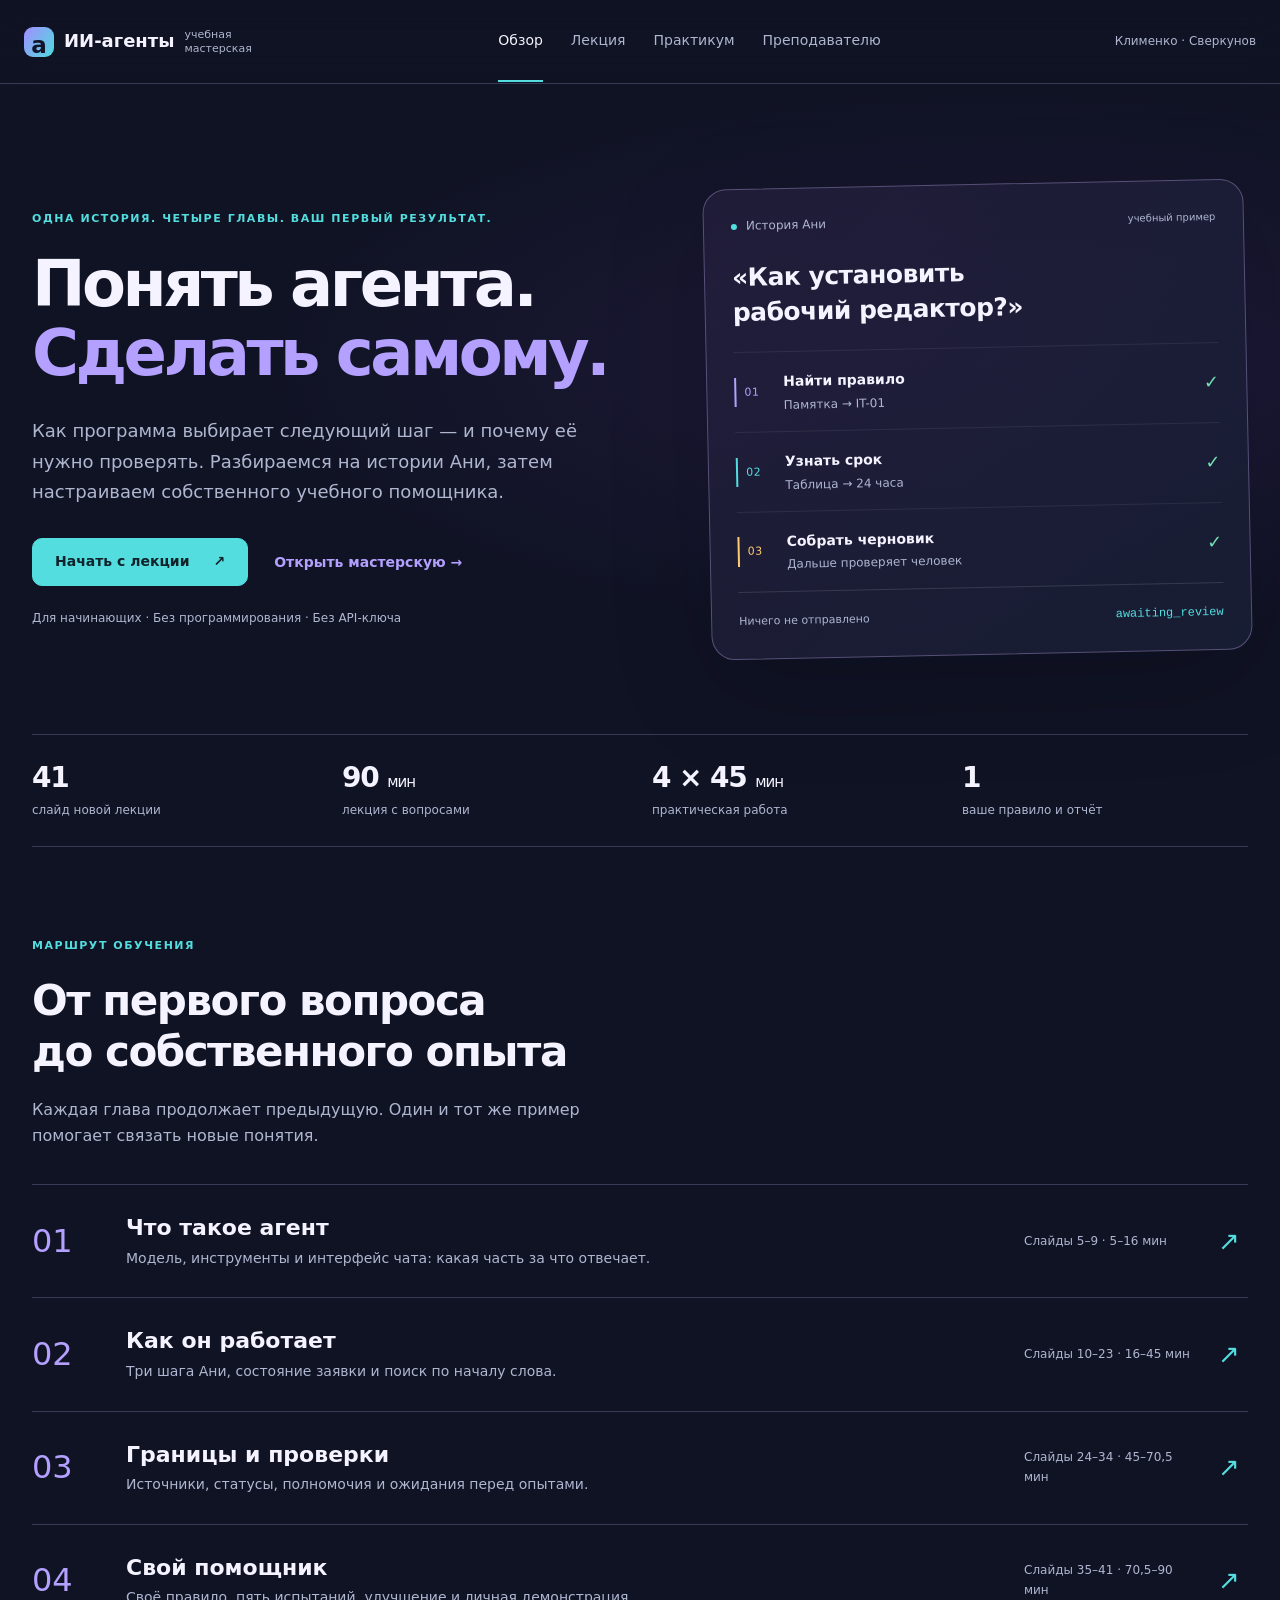
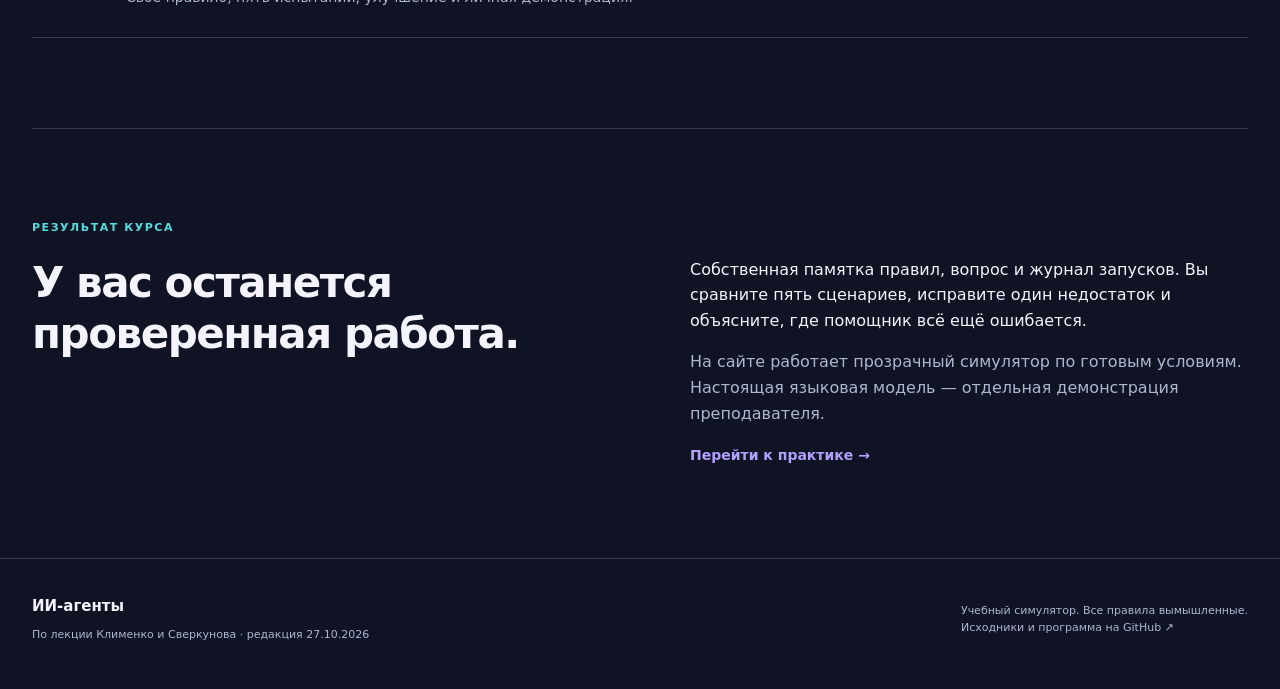
==== site/index.html @ 9f5c52e6 "Align course with new 41-slide lecture and add browser practice Rebuild the six-hour curriculum arou" ====
<!doctype html>
<html lang="ru">
<head>
  <meta charset="utf-8"><meta name="viewport" content="width=device-width,initial-scale=1">
  <meta name="theme-color" content="#101324"><meta name="description" content="Понятный курс об ИИ-агентах по лекции Клименко и Сверкунова. Четыре главы и практикум в браузере без программирования.">
  <title>ИИ-агенты — понять и сделать</title>
  <link rel="stylesheet" href="./styles.css"><script defer src="./app.js"></script>
</head>
<body>
<a class="skip" href="#main">Перейти к содержанию</a>
<header class="header"><a class="brand" href="#overview"><span class="brand-mark">а</span> ИИ-агенты<span class="brand-sub">учебная мастерская</span></a>
  <nav aria-label="Главная навигация"><a href="#overview" data-route="overview">Обзор</a><a href="#lecture" data-route="lecture">Лекция</a><a href="#practice" data-route="practice">Практикум</a><a href="#teacher" data-route="teacher">Преподавателю</a></nav>
  <span class="edition">Клименко · Сверкунов</span>
</header>
<main id="main" tabindex="-1">
<section id="overview" class="page">
  <div class="hero"><div class="hero-copy"><p class="eyebrow">Одна история. Четыре главы. Ваш первый результат.</p><h1>Понять агента.<br><span>Сделать самому.</span></h1><p class="lead">Как программа выбирает следующий шаг — и почему её нужно проверять. Разбираемся на истории Ани, затем настраиваем собственного учебного помощника.</p>
  <div class="actions"><a class="button primary" href="#lecture">Начать с лекции <span aria-hidden="true">↗</span></a><a class="text-link" href="#practice">Открыть мастерскую →</a></div><p class="hero-foot">Для начинающих · Без программирования · Без API-ключа</p></div>
  <div class="hero-scene"><div class="scene-top"><span class="live-dot"></span> История Ани <span>учебный пример</span></div><p class="scene-question">«Как установить<br>рабочий редактор?»</p><ol class="scene-path"><li><span class="small-num violet">01</span><div><strong>Найти правило</strong><small>Памятка → IT-01</small></div><span class="check">✓</span></li><li><span class="small-num cyan">02</span><div><strong>Узнать срок</strong><small>Таблица → 24 часа</small></div><span class="check">✓</span></li><li><span class="small-num amber">03</span><div><strong>Собрать черновик</strong><small>Дальше проверяет человек</small></div><span class="check">✓</span></li></ol><div class="scene-bottom"><span>Ничего не отправлено</span><code>awaiting_review</code></div></div></div>
  <div class="facts"><div><strong>41</strong><span>слайд новой лекции</span></div><div><strong>90 <small>мин</small></strong><span>лекция с вопросами</span></div><div><strong>4 × 45 <small>мин</small></strong><span>практическая работа</span></div><div><strong>1</strong><span>ваше правило и отчёт</span></div></div>
  <section class="section"><div class="section-heading"><p class="eyebrow">Маршрут обучения</p><h2>От первого вопроса<br>до собственного опыта</h2><p>Каждая глава продолжает предыдущую. Один и тот же пример помогает связать новые понятия.</p></div><div id="chapter-list" class="chapter-list"></div></section>
  <section class="outcome"><div><p class="eyebrow">Результат курса</p><h2>У вас останется<br>проверенная работа.</h2></div><div><p>Собственная памятка правил, вопрос и журнал запусков. Вы сравните пять сценариев, исправите один недостаток и объясните, где помощник всё ещё ошибается.</p><p class="muted">На сайте работает прозрачный симулятор по готовым условиям. Настоящая языковая модель — отдельная демонстрация преподавателя.</p><a class="text-link" href="#practice">Перейти к практике →</a></div></section>
</section>
<section id="lecture" class="page" hidden>
  <div class="page-title"><p class="eyebrow">Лекция · 90 учебных минут</p><h1>Четыре главы.<br><span>Одна история Ани.</span></h1><p class="lead">Читайте объяснение, пробуйте ответить своими словами, затем сверяйтесь. Исходные слайды и уточнения доступны ниже.</p></div>
  <div class="lesson-layout"><aside class="lesson-nav" id="lesson-nav" aria-label="Главы лекции"></aside><article class="lesson" id="lesson-content"></article></div>
  <section class="section demo-section"><div><p class="eyebrow">Слайды 11–22 · наблюдаем механизм</p><h2>Откройте следующий шаг</h2><p>Это последовательность правил симулятора, а не скрытые рассуждения модели. Перед нажатием назовите следующий инструмент.</p><label for="demo-case">Ситуация</label><select id="demo-case"><option value="normal">Аня устанавливает редактор</option><option value="urgent">Та же заявка, но срочная</option><option value="ambiguous">Установка и восстановление доступа</option><option value="unknown">В памятке нет правила об отпуске</option></select><div class="actions"><button class="button primary" id="demo-next">Показать первый шаг</button><button class="button secondary" id="demo-reset">Сначала</button></div></div><div class="demo-board"><p id="demo-question" class="demo-question"></p><ol id="demo-trace" class="trace-list" aria-live="polite"></ol><div id="demo-state" class="state-strip"></div></div></section>
  <section class="section source-section"><div class="section-heading"><p class="eyebrow">Исходная лекция · 41 слайд</p><h2>Слайды и пояснения</h2><p>Статические изображения показывают сразу все элементы, включая ответы. Анимации и открытие по щелчку работают в оригинальном PowerPoint.</p></div><div class="slide-controls"><button class="button secondary" id="prev-slide" aria-label="Предыдущий слайд">←</button><label for="slide-select" class="sr-only">Номер слайда</label><select id="slide-select"></select><button class="button secondary" id="next-slide" aria-label="Следующий слайд">→</button></div><img id="slide-image" class="slide-image" alt="" loading="lazy"><div id="slide-correction" class="correction" hidden></div><details class="notes"><summary>Пояснение к этому слайду</summary><div id="slide-notes"></div></details><div class="actions"><a class="button secondary" href="./assets/lecture.pptx" download>Скачать PowerPoint</a><a class="text-link" href="./assets/explanation.docx" download>Скачать конспект Word ↗</a></div></section>
</section>
<section id="practice" class="page" hidden>
  <div class="page-title"><p class="eyebrow">Мастерская · четыре блока по 45 минут</p><h1>Ваше правило.<br><span>Ваши испытания.</span></h1><p class="lead">Настройте готового помощника и проверьте его на собственных вопросах. Здесь нет нейросети: вы меняете данные симулятора.</p></div>
  <ol class="practice-route"><li><b>01</b><span>Разобрать пример</span></li><li><b>02</b><span>Создать правило</span></li><li><b>03</b><span>Испытать и улучшить</span></li><li><b>04</b><span>Объяснить и сохранить</span></li></ol>
  <p id="storage-message" class="storage-message">Работа сохраняется только в этом браузере. Для сдачи и переноса скачайте пакет JSON. Используйте вымышленные данные.</p>
  <div class="workbench"><section class="editor"><div class="panel-heading"><span class="eyebrow">01 · Своя памятка</span><button class="text-button" id="load-example">Образец TR-01</button></div><h2>Добавьте одно правило</h2><p class="muted">Номер — ссылка в ответе. Ключи — начала слов, по которым ищет программа.</p><form id="rule-form"><div class="form-pair"><div><label for="rule-title">Название</label><input id="rule-title" maxlength="160" required value="Командировка"></div><div><label for="rule-id">Номер</label><input id="rule-id" maxlength="40" pattern="[A-Z][A-Z0-9-]{1,39}" required value="TR-01"></div></div><label for="rule-keys">Ключи через запятую</label><input id="rule-keys" maxlength="900" required value="командиров"><p class="field-hint">Например: командиров найдёт «командировку», но пропустит «поездку».</p><label for="rule-text">Текст вымышленного правила</label><textarea id="rule-text" maxlength="4000" required rows="4">Для командировки укажите цель, даты поездки и согласование руководителя.</textarea><button class="button secondary" type="submit">Применить правило</button><span id="rule-saved" role="status"></span></form><details class="help"><summary>Своя попытка: «Переговорная»</summary><p>Придумайте инструкцию MEET-01, ключ и вопрос. Сначала попробуйте самостоятельно.</p><details><summary>Подсказка 1</summary><p>У слов «переговорная» и «переговорную» общее начало.</p><details><summary>Подсказка 2</summary><p>Ключ переговор. Вопрос: «Как забронировать переговорную?»</p></details></details></details><details class="help"><summary>Какие правила уже есть в памятке?</summary><div id="base-policies"></div></details></section>
  <section class="runner"><div class="panel-heading"><span class="eyebrow">02 · Ожидание перед запуском</span><code>sim / браузер</code></div><h2>Проведите опыт</h2><form id="run-form"><label for="test-type">Тип испытания</label><select id="test-type"><option value="normal">Однозначный вопрос</option><option value="paraphrase">Другая формулировка</option><option value="unknown">Чужая тема</option><option value="ambiguous">Две задачи</option><option value="limit">Лимит или сбой</option><option value="improvement">После улучшения</option><option value="regression">Повтор прежнего случая</option><option value="negative">Отрицательный пример</option><option value="transfer">Новая тема без подсказки</option></select><label for="question">Вопрос помощнику</label><textarea id="question" maxlength="4000" rows="2" required>Как оформить командировку?</textarea><div class="form-pair"><div><label for="priority">Приоритет</label><select id="priority"><option value="normal">Обычный · 24 часа</option><option value="urgent">Срочный · 4 часа</option></select></div><div><label for="step-limit">Лимит шагов</label><input id="step-limit" type="number" min="1" max="100" value="8" required></div></div><label class="check-label"><input type="checkbox" id="fail-search"> Учебный отказ сервиса поиска</label><div class="expectation"><label for="expected-status">Какой статус ожидаете?</label><select id="expected-status" required><option value="">Выберите до запуска</option><option value="awaiting_review">awaiting_review · черновик</option><option value="needs_input">needs_input · уточнение</option><option value="needs_human">needs_human · сотрудник</option><option value="step_limit">step_limit · лимит шагов</option></select><label for="expected-source">Какое правило ожидаете в черновике?</label><input id="expected-source" maxlength="40" placeholder="TR-01; пусто, если черновика не будет"><p class="field-hint">Ожидание записывается вместе с результатом. История прежних опытов сохраняется после изменения правила.</p></div><button class="button primary" type="submit">Запустить и записать <span aria-hidden="true">→</span></button></form><p id="form-error" class="error" role="alert" hidden></p></section></div>
  <section id="run-result" class="result-section" hidden aria-live="polite"><div class="result-heading"><div><p class="eyebrow">Наблюдаемый результат</p><h2 id="result-title"></h2></div><span id="expectation-result"></span></div><p id="result-text"></p><ol id="result-trace" class="trace-list"></ol><p class="muted">Ничего не отправлено. Найденное правило нужно проверить на актуальность и применимость.</p></section>
  <section class="section journal-section"><div class="journal-heading"><div><p class="eyebrow">03 · Журнал испытаний</p><h2>Ожидание и факт</h2></div><span id="coverage" class="coverage">0 из 5 типов</span></div><p>Расхождение — повод исследовать причину. Оно не исчезает из отчёта после следующего запуска.</p><div class="table-scroll"><table><caption class="sr-only">Все записанные опыты</caption><thead><tr><th>№ / тип</th><th>Вопрос</th><th>Ожидали</th><th>Получили</th><th>Сравнение</th></tr></thead><tbody id="journal-body"></tbody></table></div><p id="journal-empty" class="empty">Пока нет опытов. Начните с собственного вопроса выше.</p></section>
  <section class="section reflection"><div><p class="eyebrow">04 · Улучшение и защита</p><h2>Что изменили?<br>Что осталось проверить?</h2><p>После добавления ключа повторите новый и прежний вопросы. Затем попробуйте отрицательный пример — например, «поездка на отдых».</p><label for="reflection">Ваше объяснение</label><textarea id="reflection" maxlength="4000" rows="5" placeholder="Я добавил… Проверил заново… Ложное совпадение… Ограничение…"></textarea></div><div class="handoff"><h3>Перед сдачей</h3><ul><li>Есть своё правило и пять типов опытов.</li><li>Показаны синоним до и после правки.</li><li>Повторён прежний вопрос.</li><li>Названы два ограничения.</li><li>Новый вопрос объяснён самостоятельно.</li></ul><p class="muted">Покрытие типов — подсказка, а не автоматическая оценка понимания. Преподаватель принимает личный показ.</p><button class="button primary" id="export-work">Скачать пакет работы JSON ↗</button><div class="actions compact"><button class="text-button" id="print-report">Печатный отчёт</button><label class="text-button import-label">Восстановить пакет<input id="import-work" type="file" accept=".json,application/json"></label></div><details class="help"><summary>Отдельные файлы текущего запуска</summary><div class="actions compact"><button class="text-button" id="export-policies">policies.json</button><button class="text-button" id="export-task">task.json</button><button class="text-button" id="export-result">result.json</button></div><p>Это снимки. Изменение вопроса требует нового запуска.</p></details><p id="work-message" role="status"></p></div></section>
</section>
<section id="teacher" class="page" hidden><div class="page-title"><p class="eyebrow">Методические материалы</p><h1>Провести занятие.<br><span>Увидеть понимание.</span></h1><p class="lead">Новая лекция задаёт порядок тем. Практикум превращает их в личные действия и проверяемый результат.</p></div><div id="teacher-content"></div><section class="teacher-block"><h2>Комплект для занятия без сети</h2><p>Скачайте архив заранее и распакуйте. Откройте index.html: лекция, слайды, оригиналы материалов и практикум работают из файловой копии. Автосохранение в файловом режиме зависит от браузера; скачивайте пакет работы после каждого блока.</p><a class="button secondary" href="./assets/offline-course.zip" download>Скачать автономный комплект ZIP ↗</a></section></section>
</main><footer><div><a class="brand" href="#overview">ИИ-агенты</a><p>По лекции Клименко и Сверкунова · редакция 27.10.2026</p></div><p>Учебный симулятор. Все правила вымышленные.<br><a href="https://github.com/dKesar/AI-Agent" target="_blank" rel="noopener">Исходники и программа на GitHub ↗</a></p></footer>
<noscript><p class="error">Для интерактивной части нужен JavaScript. Программа курса доступна в <a href="https://github.com/dKesar/AI-Agent/blob/main/COURSE.md">репозитории</a>.</p></noscript>
</body></html>
---- site/styles.css ----
:root{color-scheme:dark;--bg:#101324;--panel:#181d34;--ink:#f4f3ff;--muted:#afb6d0;--line:#353b59;--purple:#b3a0ff;--cyan:#53dddf;--green:#74dfb3;--amber:#ffcb70;--red:#ffa6ac;--radius:20px;font-family:Inter,ui-sans-serif,system-ui,-apple-system,'Segoe UI',Arial,sans-serif;font-synthesis:none}
*{box-sizing:border-box}html{scroll-behavior:smooth;scroll-padding-top:90px}body{margin:0;background:var(--bg);color:var(--ink);font-size:16px;line-height:1.6}button,input,select,textarea{font:inherit}button,a,input,select,summary,textarea{touch-action:manipulation}a{color:inherit;text-decoration:none}button{cursor:pointer}button:disabled{cursor:default;opacity:.4}button:focus-visible,a:focus-visible,summary:focus-visible,input:focus-visible,textarea:focus-visible,select:focus-visible{outline:3px solid var(--cyan);outline-offset:4px}[hidden]{display:none!important}.header{height:84px;padding:0 max(24px,calc((100vw - 1296px)/2));display:flex;align-items:center;gap:32px;border-bottom:1px solid var(--line);position:sticky;top:0;z-index:10;background:#101324f2;backdrop-filter:blur(16px)}.brand{display:flex;align-items:center;gap:10px;font-weight:750;white-space:nowrap;font-size:18px}.brand-mark{width:30px;height:30px;display:grid;place-items:center;background:linear-gradient(125deg,#a38eff,#4edade);border-radius:9px;color:#111529;font-size:23px}.brand-sub{font-size:11px;font-weight:400;color:var(--muted);max-width:80px;white-space:normal;line-height:1.25}.header nav{display:flex;align-items:center;justify-content:center;gap:28px;flex:1}.header nav a{font-size:14px;color:var(--muted);padding:28px 0;border-bottom:2px solid transparent}.header nav a.active{color:var(--ink);border-color:var(--cyan)}.edition{font-size:12px;color:var(--muted);white-space:nowrap}main{max-width:1296px;margin:auto;padding:0 32px}.page{animation:appear .3s ease}.hero{display:grid;grid-template-columns:1.12fr 1fr;align-items:center;gap:70px;min-height:650px;padding:90px 0 70px;position:relative}.hero:before{content:'';position:absolute;inset:0 -32px;z-index:-1;background:radial-gradient(ellipse at 78% 43%,#7041bc25,transparent 53%)}.eyebrow{color:var(--cyan);font-size:11px;font-weight:700;text-transform:uppercase;letter-spacing:.14em;margin:0 0 22px}h1,h2,h3,p{margin-top:0}h1{font-size:clamp(42px,5vw,72px);line-height:1.08;letter-spacing:-.055em;margin-bottom:28px;font-weight:720}h1 span{color:var(--purple)}.lead{font-size:18px;line-height:1.7;color:var(--muted);max-width:640px}h2{font-size:clamp(27px,3.3vw,42px);line-height:1.2;letter-spacing:-.035em;font-weight:650;margin-bottom:20px}h3{font-size:22px;line-height:1.35;margin-bottom:14px}.actions{display:flex;align-items:center;gap:26px;flex-wrap:wrap;margin-top:30px}.button{display:inline-flex;justify-content:center;align-items:center;gap:24px;min-height:48px;padding:12px 22px;font-size:14px;font-weight:650;border-radius:10px;border:1px solid transparent;line-height:1.4}.primary{background:var(--cyan);color:#10232b;border-color:var(--cyan)}.primary:hover{background:#94eff0}.secondary{border-color:#545a7d;color:var(--ink);background:transparent}.secondary:hover{background:#ffffff0a}.text-link,.text-button{color:var(--purple);font-size:14px;font-weight:600}.text-link:hover,.text-button:hover{text-decoration:underline}.text-button{padding:0;border:0;background:transparent;line-height:1.6}.hero-foot{font-size:12px;color:var(--muted);margin-top:23px;margin-bottom:0}.hero-scene{border:1px solid #575078;border-radius:24px;padding:27px;background:linear-gradient(135deg,#272040a0,#171d33);box-shadow:0 30px 100px #03051130;transform:rotate(-1.2deg)}.scene-top{font-size:12px;display:flex;align-items:center;gap:9px;color:var(--muted)}.scene-top>span:last-child{margin-left:auto;font-size:10px}.live-dot{width:6px;height:6px;border-radius:50%;background:var(--cyan)}.scene-question{font-size:25px;line-height:1.4;font-weight:550;margin:24px 0 22px;letter-spacing:-.02em}.scene-path{list-style:none;padding:0;margin:0}.scene-path li{display:flex;gap:16px;padding:16px 0;border-top:1px solid #ffffff13;align-items:center}.small-num{font-size:11px;letter-spacing:.05em;border-left:2px solid currentColor;padding:6px 8px}.violet{color:var(--purple)}.cyan{color:var(--cyan)}.amber{color:var(--amber)}.scene-path strong{font-size:14px;font-weight:550}.scene-path small{display:block;color:var(--muted);font-size:12px;margin-top:2px}.check{margin-left:auto;color:var(--green);font-size:18px}.scene-bottom{display:flex;justify-content:space-between;align-items:center;gap:10px;padding-top:20px;border-top:1px solid #ffffff20;color:var(--muted);font-size:11px}code{font-family:ui-monospace,SFMono-Regular,Consolas,monospace;font-size:12px;color:var(--cyan);overflow-wrap:anywhere}.facts{display:grid;grid-template-columns:repeat(4,1fr);border-top:1px solid var(--line);border-bottom:1px solid var(--line);padding:26px 0;gap:24px}.facts strong{display:block;font-size:28px;font-weight:600;letter-spacing:-.04em;line-height:1.2}.facts strong small{font-size:15px;font-weight:400}.facts span{display:block;color:var(--muted);font-size:12px;margin-top:6px}.section{padding:90px 0;border-bottom:1px solid var(--line)}.section-heading{max-width:730px;margin-bottom:36px}.section-heading>p:not(.eyebrow){color:var(--muted);max-width:600px}.chapter-row{display:grid;grid-template-columns:70px 1fr 170px 30px;gap:24px;align-items:center;padding:28px 0;border-top:1px solid var(--line)}.chapter-row:last-child{border-bottom:1px solid var(--line)}.chapter-row:hover{background:#ffffff03}.chapter-number{font-size:32px;font-weight:300;color:var(--purple)}.chapter-row h3{font-size:22px;margin-bottom:4px}.chapter-row p{color:var(--muted);font-size:14px;margin:0}.chapter-time{font-size:12px;color:var(--muted)}.row-arrow{font-size:26px;color:var(--cyan)}.outcome{display:grid;grid-template-columns:1fr 1fr;gap:100px;padding:90px 0}.outcome>div:last-child{padding-top:38px}.muted{color:var(--muted)}.page-title{padding:74px 0 45px;max-width:900px}.page-title h1{font-size:clamp(40px,4.5vw,62px)}.lesson-layout{display:grid;grid-template-columns:230px 1fr;gap:65px;padding-bottom:70px;border-bottom:1px solid var(--line)}.lesson-nav{align-self:start;position:sticky;top:115px}.lesson-nav button{border:0;border-left:2px solid var(--line);background:transparent;text-align:left;color:var(--muted);padding:17px 18px;width:100%;font-size:14px}.lesson-nav button span{font-size:11px;display:block;margin-bottom:5px;color:var(--purple)}.lesson-nav button.active{border-color:var(--cyan);color:var(--ink);background:linear-gradient(90deg,#54dddf0c,transparent)}.lesson{max-width:780px}.lesson h2{font-size:34px}.lesson h3{margin-top:30px}.lesson p{color:#c7cce0;font-size:17px;line-height:1.85}.lesson .question-box{margin:30px 0;border-top:1px solid var(--line);padding-top:25px}.lesson details{padding:12px 0;color:var(--green)}summary{cursor:pointer;color:var(--purple);font-size:14px}.demo-section{display:grid;grid-template-columns:1fr 1.1fr;gap:70px}.demo-section p{color:var(--muted)}.demo-board{background:var(--panel);padding:28px;border-radius:var(--radius);border:1px solid var(--line)}.demo-question{font-size:22px!important;color:var(--ink)!important}.trace-list{list-style:none;padding:0;margin:10px 0}.trace-list li{border-left:2px solid var(--cyan);margin:0 0 18px;padding:0 0 0 18px}.trace-list strong{font-size:15px;display:block;font-weight:600}.trace-list small{display:block;font-size:13px;color:var(--muted);margin-top:5px;overflow-wrap:anywhere}.state-strip{font-size:13px;color:var(--green);border-top:1px solid var(--line);padding-top:18px;margin-top:22px}.slide-controls{display:flex;gap:15px;margin:24px 0;align-items:center}.slide-controls select{max-width:700px;margin:0}.slide-image{width:100%;display:block;aspect-ratio:16/9;object-fit:contain;background:#080c17;border:1px solid var(--line);border-radius:12px}.correction{margin-top:20px;padding:20px 0 20px 20px;border-left:3px solid var(--amber);color:#ebd7b0;font-size:15px}.notes{padding:24px 0;border-bottom:1px solid var(--line)}.notes p{font-size:15px;white-space:pre-line;line-height:1.8;color:var(--muted);margin:20px 0 0}.practice-route{display:grid;grid-template-columns:repeat(4,1fr);list-style:none;gap:25px;padding:0;margin:0 0 30px}.practice-route li{border-top:2px solid var(--line);padding-top:18px;font-size:13px;color:var(--muted);display:flex;gap:13px}.practice-route b{color:var(--purple);font-weight:500}.storage-message{font-size:13px;color:var(--muted);margin:0 0 40px}.workbench{display:grid;grid-template-columns:1fr 1fr;gap:54px}.editor,.runner{min-width:0}.runner{border-left:1px solid var(--line);padding-left:40px}.workbench h2{font-size:28px;margin-top:22px}.panel-heading{display:flex;justify-content:space-between;gap:15px;align-items:center}.panel-heading .eyebrow{margin:0}.panel-heading .text-button{font-size:12px}label{display:block;font-size:13px;color:#d4d8ea;margin:18px 0 8px}input,select,textarea{background:#181d31;border:1px solid #454c6b;color:var(--ink);padding:12px 13px;border-radius:9px;width:100%;font-size:14px;min-height:46px}textarea{resize:vertical;line-height:1.6}input::placeholder,textarea::placeholder{color:#8f98b7}.form-pair{display:grid;grid-template-columns:1fr 1fr;gap:17px}.form-pair label{margin-top:18px}.field-hint{color:var(--muted);font-size:12px;margin:8px 0 16px}.check-label{display:flex;align-items:center;gap:10px;color:var(--muted);font-size:13px}.check-label input{width:17px;min-height:17px;height:17px;accent-color:var(--cyan)}.expectation{border-top:1px solid var(--line);padding-top:5px;margin-top:22px}form .button{margin-top:18px}.help{border-top:1px solid var(--line);margin-top:25px;padding-top:18px}.help p,.help .base-policy{color:var(--muted);font-size:13px;margin:15px 0}.help details{margin:12px 0 0 12px}.base-policy{border-bottom:1px solid #ffffff0b;padding:8px 0}.base-policy b{color:var(--ink)}.error{color:var(--red);padding:15px 0;font-size:14px}.result-section{background:linear-gradient(120deg,#1c3041,#1b2135);border:1px solid #335469;border-radius:var(--radius);margin-top:45px;padding:30px}.result-heading{display:flex;justify-content:space-between;gap:25px;align-items:center}.result-heading h2{font-size:26px;margin:0}.result-heading .eyebrow{margin-bottom:10px}.result-section>p{margin:24px 0;color:#c7cfe2}.result-section>.muted{font-size:12px;margin-bottom:0}.pass{color:var(--green);font-size:13px}.mismatch{color:var(--amber);font-size:13px}.journal-heading{display:flex;align-items:center;justify-content:space-between;gap:30px}.coverage{color:var(--cyan);font-size:14px}.table-scroll{overflow:auto}table{width:100%;border-collapse:collapse;margin-top:22px;font-size:13px;line-height:1.6}th,td{text-align:left;vertical-align:top;border-bottom:1px solid var(--line);padding:17px 16px 17px 0;min-width:130px}th{color:var(--muted);font-size:11px;font-weight:600}td:nth-child(2){min-width:200px;max-width:340px}td small{display:block;color:var(--muted);font-size:11px;margin-top:5px}.empty{color:var(--muted);font-size:14px;margin-top:20px}.reflection{display:grid;grid-template-columns:1.1fr 1fr;gap:90px;border:0}.reflection p{color:var(--muted)}.handoff{padding-top:35px}.handoff ul{padding-left:20px;color:#c5cde0;font-size:14px}.handoff li{padding-bottom:8px}.handoff>.button{margin-top:20px}.compact{gap:20px;margin-top:20px}.import-label{margin:0;display:inline-block;cursor:pointer}.import-label input{position:absolute;width:1px;height:1px;opacity:0;overflow:hidden;padding:0;min-height:0}.teacher-block{border-top:1px solid var(--line);padding:38px 0}.teacher-block h2{font-size:30px}.teacher-block p{max-width:900px;color:var(--muted)}.teacher-block ol,.teacher-block ul{color:#c7cce0;padding-left:25px;max-width:1000px}.teacher-block li{margin-bottom:12px}.teacher-block a{text-decoration:underline;text-underline-offset:4px;color:var(--cyan)}.download-row{display:flex;gap:28px;flex-wrap:wrap;margin:20px 0}footer{max-width:1296px;margin:0 auto;padding:35px 32px;border-top:1px solid var(--line);display:flex;justify-content:space-between;gap:30px;color:var(--muted);font-size:11px}footer .brand{color:var(--ink);font-size:15px}footer p{margin-top:8px}footer a:hover{color:var(--cyan)}.skip{position:absolute;left:15px;top:-100px;background:var(--cyan);color:var(--bg);padding:15px;z-index:100}.skip:focus{top:10px}.sr-only{position:absolute;width:1px;height:1px;overflow:hidden;clip:rect(0,0,0,0)}#rule-saved{display:block;font-size:12px;color:var(--green);margin-top:10px}#work-message{font-size:13px;color:var(--green);margin-top:20px}@keyframes appear{from{opacity:.6;transform:translateY(5px)}to{opacity:1;transform:none}}
@media(max-width:1000px){.header{padding:0 24px;gap:24px}.edition,.brand-sub{display:none}.hero{gap:35px;min-height:600px}.hero h1{font-size:55px}.hero-scene{padding:22px}.hero .actions{gap:18px}.lesson-layout{grid-template-columns:190px 1fr;gap:35px}.outcome,.demo-section,.reflection{gap:45px}.workbench{gap:30px}.runner{padding-left:25px}}
@media(max-width:720px){.header{height:auto;min-height:82px;flex-wrap:wrap;gap:4px;padding:12px 20px 0}.brand{font-size:17px}.header nav{order:2;width:100%;justify-content:flex-start;gap:24px;overflow:auto}.header nav a{padding:10px 0;font-size:12px;white-space:nowrap}main{padding:0 22px}.hero{grid-template-columns:1fr;padding:55px 0 40px;gap:40px;min-height:0}.hero h1{font-size:48px}.lead{font-size:16px}.hero-scene{transform:none;padding:24px}.scene-question{font-size:24px}.facts{grid-template-columns:1fr 1fr;gap:25px}.facts strong{font-size:26px}.section{padding:55px 0}.chapter-row{grid-template-columns:40px 1fr 20px;gap:12px}.chapter-number{font-size:25px}.chapter-row h3{font-size:19px}.chapter-row p{font-size:12px}.chapter-time{grid-column:2;grid-row:auto}.row-arrow{grid-column:3;grid-row:1/3}.outcome,.demo-section,.reflection,.workbench{grid-template-columns:1fr;gap:28px}.outcome{padding:55px 0}.outcome>div:last-child{padding:0}.page-title{padding:50px 0 35px}.page-title h1{font-size:43px}.lesson-layout{grid-template-columns:1fr;gap:30px;padding-bottom:45px}.lesson-nav{position:static;display:grid;grid-template-columns:1fr 1fr;gap:7px}.lesson-nav button{padding:12px;font-size:12px}.lesson h2{font-size:29px}.lesson p{font-size:16px}.demo-board{padding:20px}.slide-controls{gap:8px}.slide-controls .button{padding:8px 13px}.slide-controls select{font-size:12px;min-width:0}.practice-route{grid-template-columns:1fr 1fr;gap:18px}.runner{border-left:0;border-top:1px solid var(--line);padding:30px 0 0}.workbench h2{font-size:26px}.result-section{padding:22px}.result-heading{display:block}.result-heading>span{display:block;margin-top:15px}.journal-heading{align-items:start}.coverage{white-space:nowrap;font-size:12px}.reflection{gap:15px}.handoff{padding-top:0}.form-pair{gap:12px}footer{padding:25px 22px;display:block}.teacher-block h2{font-size:26px}}
@media(prefers-reduced-motion:reduce){html{scroll-behavior:auto}.page{animation:none}}
@media print{body{background:white;color:black;font-size:11pt}.header,footer,.hero,.page-title,.practice-route,.storage-message,.workbench,.result-section,.reflection .handoff,.page:not(#practice){display:none!important}main{max-width:none;padding:0}#practice{display:block!important}.journal-section,.reflection{padding:20px 0;border:0;display:block}h2{font-size:22pt;color:black}.eyebrow,.coverage,th,td,.pass,.mismatch,td small,.muted,.reflection p{color:black!important}table{font-size:9pt}th,td{min-width:0!important;padding:8px 10px 8px 0;overflow-wrap:anywhere}textarea{border:1px solid #aaa;color:black;background:white;min-height:150px}.reflection label{color:black}.table-scroll{overflow:visible}.reflection textarea{height:160px}.section-heading{margin:0}tr{break-inside:avoid}}
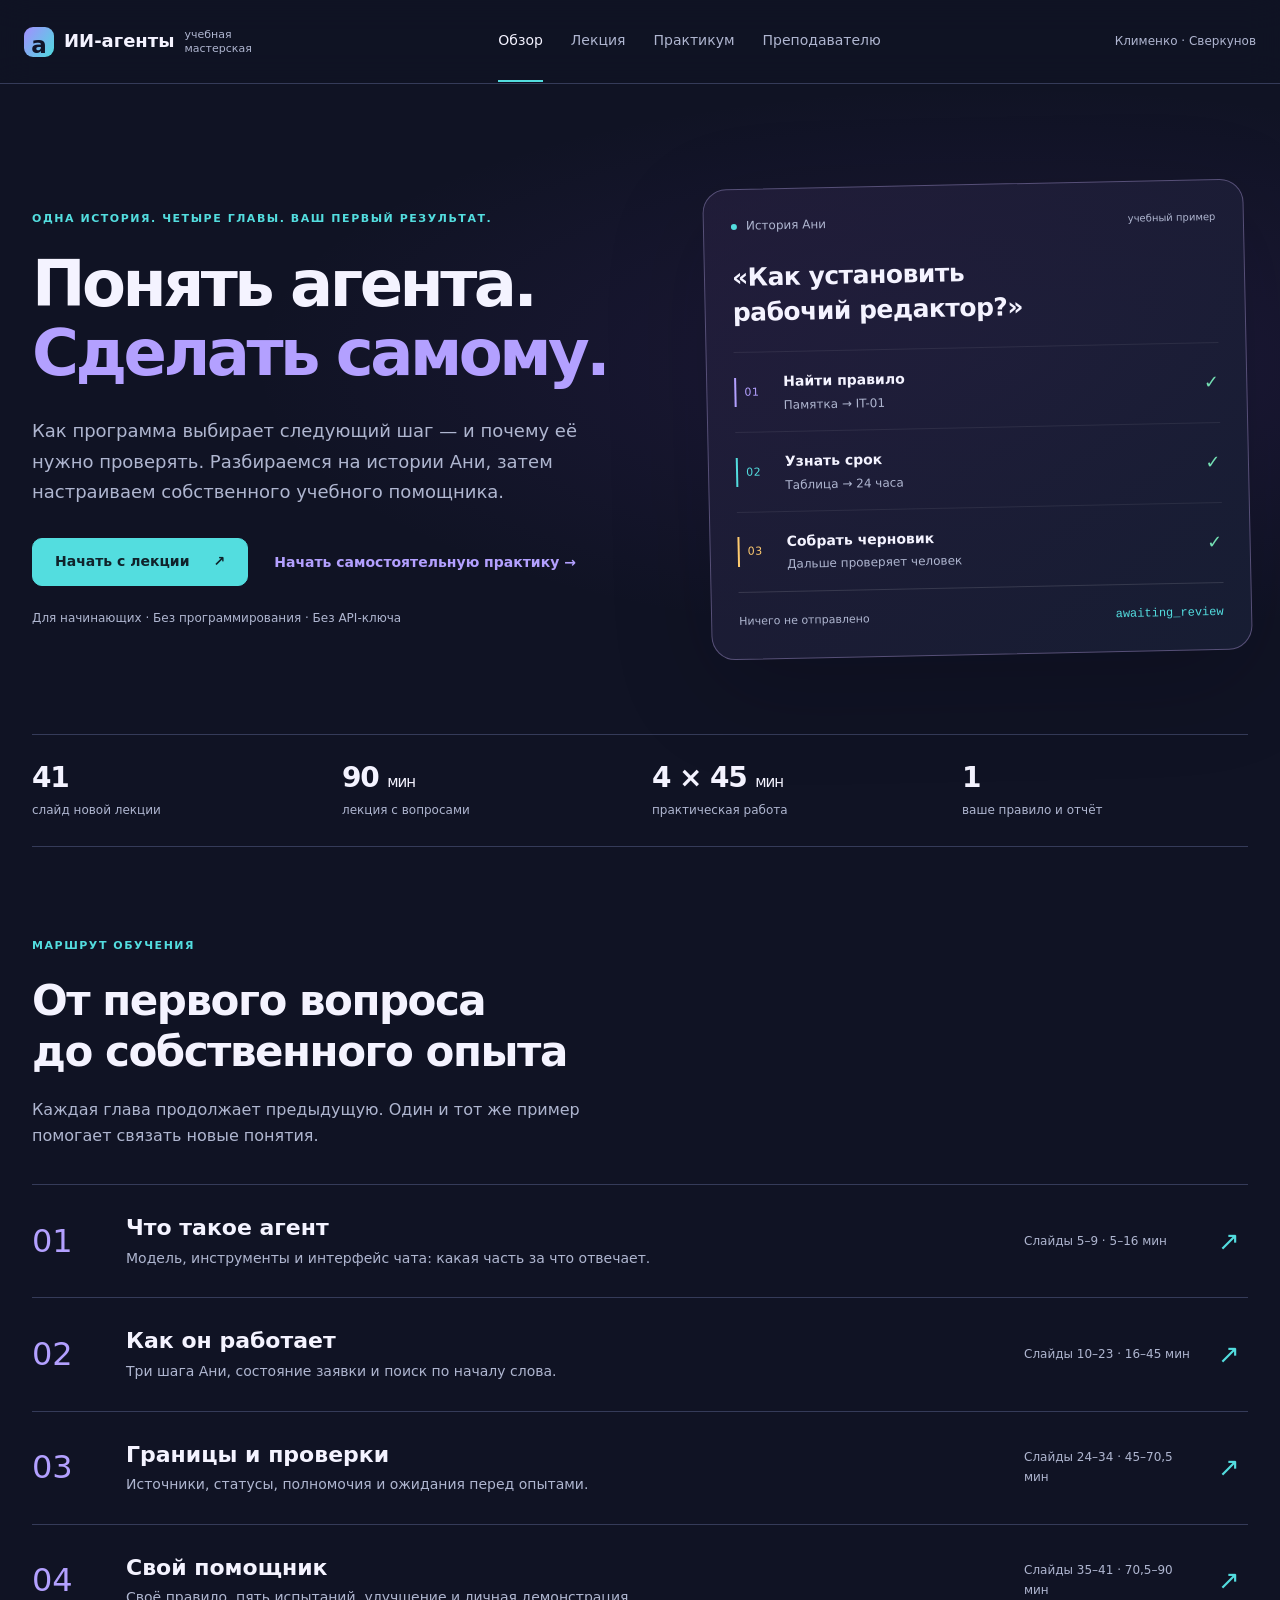
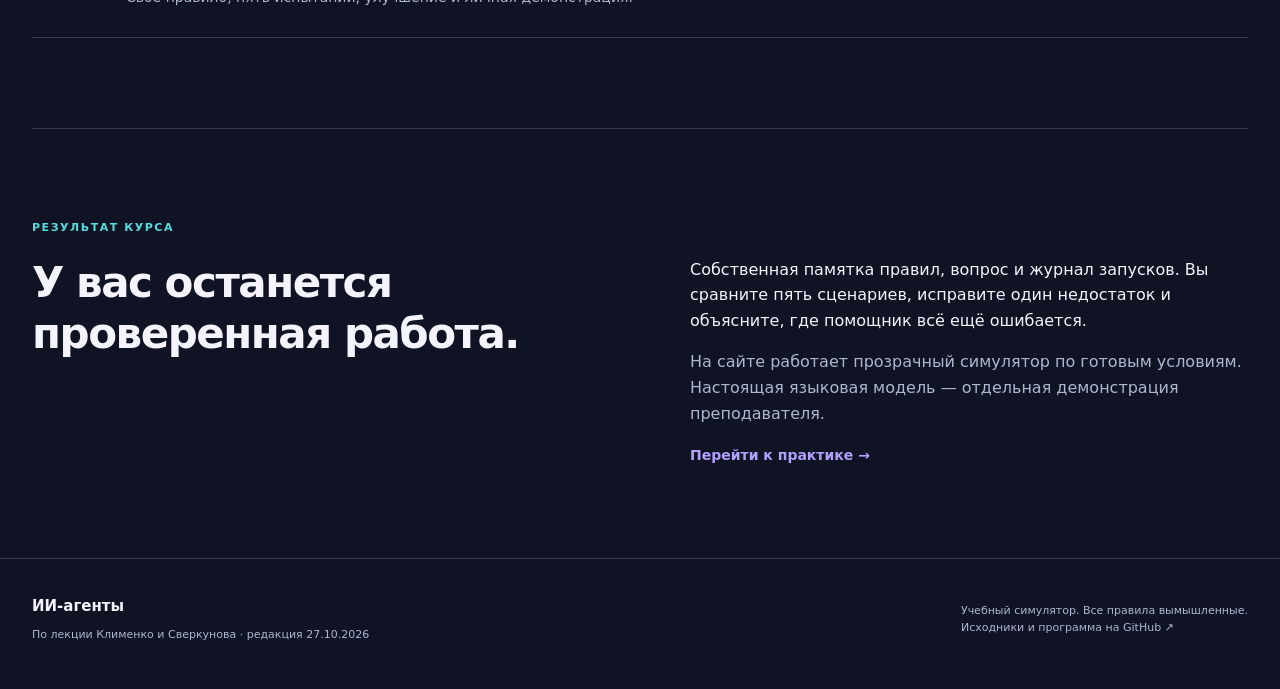
==== commit c7ffb5e4: "New agent anatomy course" ====
--- a/site/index.html
+++ b/site/index.html
@@ -9,13 +9,13 @@
 <body>
 <a class="skip" href="#main">Перейти к содержанию</a>
 <header class="header"><a class="brand" href="#overview"><span class="brand-mark">а</span> ИИ-агенты<span class="brand-sub">учебная мастерская</span></a>
-  <nav aria-label="Главная навигация"><a href="#overview" data-route="overview">Обзор</a><a href="#lecture" data-route="lecture">Лекция</a><a href="#practice" data-route="practice">Практикум</a><a href="#teacher" data-route="teacher">Преподавателю</a></nav>
+  <nav aria-label="Главная навигация"><a href="#overview" data-route="overview">Обзор</a><a href="./lecture.html">Лекция</a><a href="./agent-anatomy/index.html">Практикум</a><a href="./agent-anatomy/guide.html">Преподавателю</a></nav>
   <span class="edition">Клименко · Сверкунов</span>
 </header>
 <main id="main" tabindex="-1">
 <section id="overview" class="page">
   <div class="hero"><div class="hero-copy"><p class="eyebrow">Одна история. Четыре главы. Ваш первый результат.</p><h1>Понять агента.<br><span>Сделать самому.</span></h1><p class="lead">Как программа выбирает следующий шаг — и почему её нужно проверять. Разбираемся на истории Ани, затем настраиваем собственного учебного помощника.</p>
-  <div class="actions"><a class="button primary" href="#lecture">Начать с лекции <span aria-hidden="true">↗</span></a><a class="text-link" href="#practice">Открыть мастерскую →</a></div><p class="hero-foot">Для начинающих · Без программирования · Без API-ключа</p></div>
+  <div class="actions"><a class="button primary" href="./lecture.html">Начать с лекции <span aria-hidden="true">↗</span></a><a class="text-link" href="#practice">Начать самостоятельную практику →</a></div><p class="hero-foot">Для начинающих · Без программирования · Без API-ключа</p></div>
   <div class="hero-scene"><div class="scene-top"><span class="live-dot"></span> История Ани <span>учебный пример</span></div><p class="scene-question">«Как установить<br>рабочий редактор?»</p><ol class="scene-path"><li><span class="small-num violet">01</span><div><strong>Найти правило</strong><small>Памятка → IT-01</small></div><span class="check">✓</span></li><li><span class="small-num cyan">02</span><div><strong>Узнать срок</strong><small>Таблица → 24 часа</small></div><span class="check">✓</span></li><li><span class="small-num amber">03</span><div><strong>Собрать черновик</strong><small>Дальше проверяет человек</small></div><span class="check">✓</span></li></ol><div class="scene-bottom"><span>Ничего не отправлено</span><code>awaiting_review</code></div></div></div>
   <div class="facts"><div><strong>41</strong><span>слайд новой лекции</span></div><div><strong>90 <small>мин</small></strong><span>лекция с вопросами</span></div><div><strong>4 × 45 <small>мин</small></strong><span>практическая работа</span></div><div><strong>1</strong><span>ваше правило и отчёт</span></div></div>
   <section class="section"><div class="section-heading"><p class="eyebrow">Маршрут обучения</p><h2>От первого вопроса<br>до собственного опыта</h2><p>Каждая глава продолжает предыдущую. Один и тот же пример помогает связать новые понятия.</p></div><div id="chapter-list" class="chapter-list"></div></section>
@@ -25,7 +25,7 @@
   <div class="page-title"><p class="eyebrow">Лекция · 90 учебных минут</p><h1>Четыре главы.<br><span>Одна история Ани.</span></h1><p class="lead">Читайте объяснение, пробуйте ответить своими словами, затем сверяйтесь. Исходные слайды и уточнения доступны ниже.</p></div>
   <div class="lesson-layout"><aside class="lesson-nav" id="lesson-nav" aria-label="Главы лекции"></aside><article class="lesson" id="lesson-content"></article></div>
   <section class="section demo-section"><div><p class="eyebrow">Слайды 11–22 · наблюдаем механизм</p><h2>Откройте следующий шаг</h2><p>Это последовательность правил симулятора, а не скрытые рассуждения модели. Перед нажатием назовите следующий инструмент.</p><label for="demo-case">Ситуация</label><select id="demo-case"><option value="normal">Аня устанавливает редактор</option><option value="urgent">Та же заявка, но срочная</option><option value="ambiguous">Установка и восстановление доступа</option><option value="unknown">В памятке нет правила об отпуске</option></select><div class="actions"><button class="button primary" id="demo-next">Показать первый шаг</button><button class="button secondary" id="demo-reset">Сначала</button></div></div><div class="demo-board"><p id="demo-question" class="demo-question"></p><ol id="demo-trace" class="trace-list" aria-live="polite"></ol><div id="demo-state" class="state-strip"></div></div></section>
-  <section class="section source-section"><div class="section-heading"><p class="eyebrow">Исходная лекция · 41 слайд</p><h2>Слайды и пояснения</h2><p>Статические изображения показывают сразу все элементы, включая ответы. Анимации и открытие по щелчку работают в оригинальном PowerPoint.</p></div><div class="slide-controls"><button class="button secondary" id="prev-slide" aria-label="Предыдущий слайд">←</button><label for="slide-select" class="sr-only">Номер слайда</label><select id="slide-select"></select><button class="button secondary" id="next-slide" aria-label="Следующий слайд">→</button></div><img id="slide-image" class="slide-image" alt="" loading="lazy"><div id="slide-correction" class="correction" hidden></div><details class="notes"><summary>Пояснение к этому слайду</summary><div id="slide-notes"></div></details><div class="actions"><a class="button secondary" href="./assets/lecture.pptx" download>Скачать PowerPoint</a><a class="text-link" href="./assets/explanation.docx" download>Скачать конспект Word ↗</a></div></section>
+  <section class="teacher-block"><h2>После лекции — самостоятельная практика</h2><p>Четыре задания по 45 минут и один итоговый отчёт. Слайды 35–39 исходной презентации описывают прежнее задание с собственным правилом; преподаватель обозначает его как дополнительный пример и показывает текущий маршрут.</p><a class="button primary" href="./agent-anatomy/index.html">Открыть практикум →</a></section><section class="section source-section"><div class="section-heading"><p class="eyebrow">Исходная лекция · 41 слайд</p><h2>Слайды и пояснения</h2><p>Статические изображения показывают сразу все элементы, включая ответы. Анимации и открытие по щелчку работают в оригинальном PowerPoint.</p></div><div class="slide-controls"><button class="button secondary" id="prev-slide" aria-label="Предыдущий слайд">←</button><label for="slide-select" class="sr-only">Номер слайда</label><select id="slide-select"></select><button class="button secondary" id="next-slide" aria-label="Следующий слайд">→</button></div><img id="slide-image" class="slide-image" alt="" loading="lazy"><div id="slide-correction" class="correction" hidden></div><details class="notes"><summary>Пояснение к этому слайду</summary><div id="slide-notes"></div></details><div class="actions"><a class="button secondary" href="./assets/lecture.pptx" download>Скачать PowerPoint</a><a class="text-link" href="./assets/explanation.docx" download>Скачать конспект Word ↗</a></div></section>
 </section>
 <section id="practice" class="page" hidden>
   <div class="page-title"><p class="eyebrow">Мастерская · четыре блока по 45 минут</p><h1>Ваше правило.<br><span>Ваши испытания.</span></h1><p class="lead">Настройте готового помощника и проверьте его на собственных вопросах. Здесь нет нейросети: вы меняете данные симулятора.</p></div>
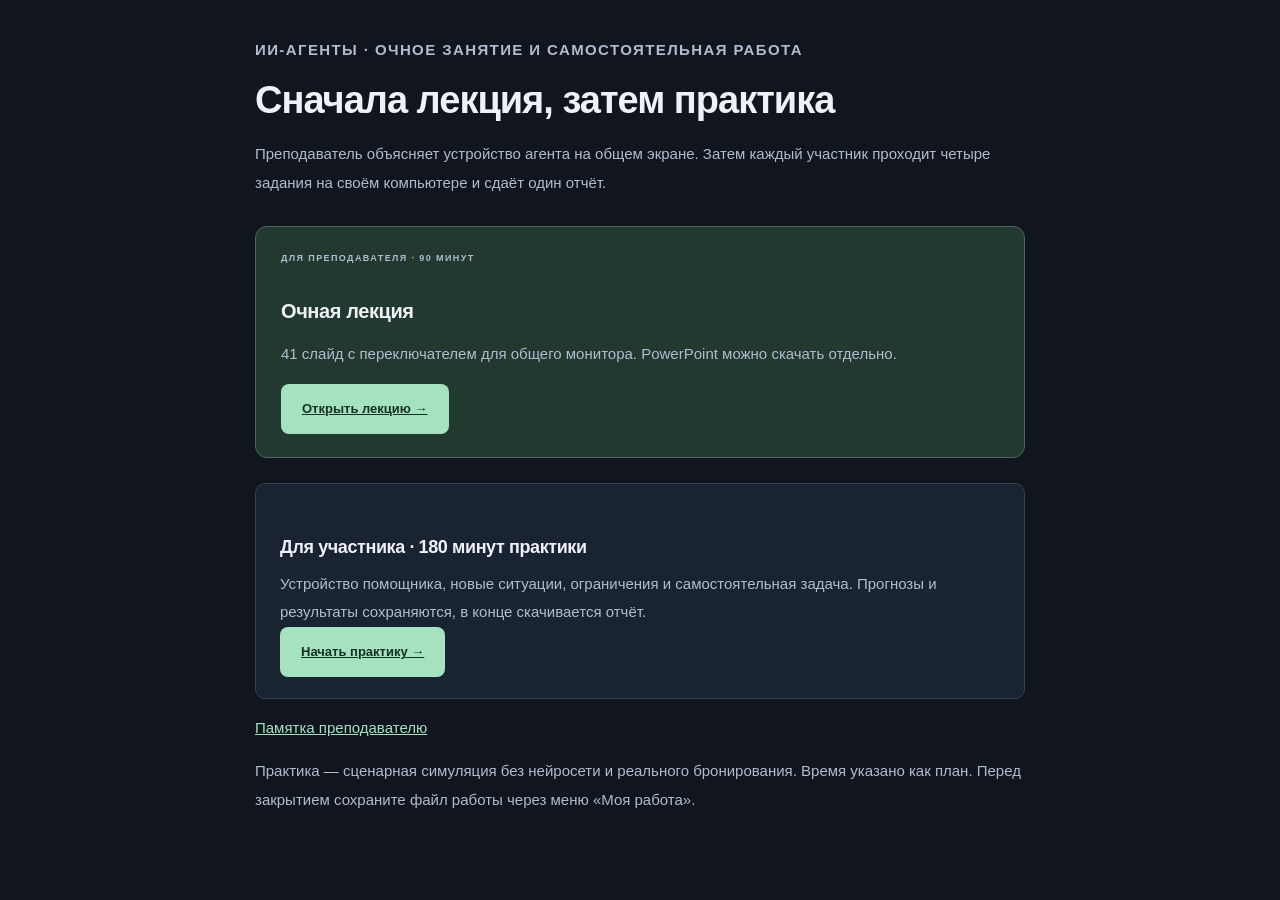
==== commit de73c18a: "Fix course recovery, lecture consistency and cross-platform validation" ====
--- a/site/index.html
+++ b/site/index.html
@@ -1,43 +1 @@
-<!doctype html>
-<html lang="ru">
-<head>
-  <meta charset="utf-8"><meta name="viewport" content="width=device-width,initial-scale=1">
-  <meta name="theme-color" content="#101324"><meta name="description" content="Понятный курс об ИИ-агентах по лекции Клименко и Сверкунова. Четыре главы и практикум в браузере без программирования.">
-  <title>ИИ-агенты — понять и сделать</title>
-  <link rel="stylesheet" href="./styles.css"><script defer src="./app.js"></script>
-</head>
-<body>
-<a class="skip" href="#main">Перейти к содержанию</a>
-<header class="header"><a class="brand" href="#overview"><span class="brand-mark">а</span> ИИ-агенты<span class="brand-sub">учебная мастерская</span></a>
-  <nav aria-label="Главная навигация"><a href="#overview" data-route="overview">Обзор</a><a href="./lecture.html">Лекция</a><a href="./agent-anatomy/index.html">Практикум</a><a href="./agent-anatomy/guide.html">Преподавателю</a></nav>
-  <span class="edition">Клименко · Сверкунов</span>
-</header>
-<main id="main" tabindex="-1">
-<section id="overview" class="page">
-  <div class="hero"><div class="hero-copy"><p class="eyebrow">Одна история. Четыре главы. Ваш первый результат.</p><h1>Понять агента.<br><span>Сделать самому.</span></h1><p class="lead">Как программа выбирает следующий шаг — и почему её нужно проверять. Разбираемся на истории Ани, затем настраиваем собственного учебного помощника.</p>
-  <div class="actions"><a class="button primary" href="./lecture.html">Начать с лекции <span aria-hidden="true">↗</span></a><a class="text-link" href="#practice">Начать самостоятельную практику →</a></div><p class="hero-foot">Для начинающих · Без программирования · Без API-ключа</p></div>
-  <div class="hero-scene"><div class="scene-top"><span class="live-dot"></span> История Ани <span>учебный пример</span></div><p class="scene-question">«Как установить<br>рабочий редактор?»</p><ol class="scene-path"><li><span class="small-num violet">01</span><div><strong>Найти правило</strong><small>Памятка → IT-01</small></div><span class="check">✓</span></li><li><span class="small-num cyan">02</span><div><strong>Узнать срок</strong><small>Таблица → 24 часа</small></div><span class="check">✓</span></li><li><span class="small-num amber">03</span><div><strong>Собрать черновик</strong><small>Дальше проверяет человек</small></div><span class="check">✓</span></li></ol><div class="scene-bottom"><span>Ничего не отправлено</span><code>awaiting_review</code></div></div></div>
-  <div class="facts"><div><strong>41</strong><span>слайд новой лекции</span></div><div><strong>90 <small>мин</small></strong><span>лекция с вопросами</span></div><div><strong>4 × 45 <small>мин</small></strong><span>практическая работа</span></div><div><strong>1</strong><span>ваше правило и отчёт</span></div></div>
-  <section class="section"><div class="section-heading"><p class="eyebrow">Маршрут обучения</p><h2>От первого вопроса<br>до собственного опыта</h2><p>Каждая глава продолжает предыдущую. Один и тот же пример помогает связать новые понятия.</p></div><div id="chapter-list" class="chapter-list"></div></section>
-  <section class="outcome"><div><p class="eyebrow">Результат курса</p><h2>У вас останется<br>проверенная работа.</h2></div><div><p>Собственная памятка правил, вопрос и журнал запусков. Вы сравните пять сценариев, исправите один недостаток и объясните, где помощник всё ещё ошибается.</p><p class="muted">На сайте работает прозрачный симулятор по готовым условиям. Настоящая языковая модель — отдельная демонстрация преподавателя.</p><a class="text-link" href="#practice">Перейти к практике →</a></div></section>
-</section>
-<section id="lecture" class="page" hidden>
-  <div class="page-title"><p class="eyebrow">Лекция · 90 учебных минут</p><h1>Четыре главы.<br><span>Одна история Ани.</span></h1><p class="lead">Читайте объяснение, пробуйте ответить своими словами, затем сверяйтесь. Исходные слайды и уточнения доступны ниже.</p></div>
-  <div class="lesson-layout"><aside class="lesson-nav" id="lesson-nav" aria-label="Главы лекции"></aside><article class="lesson" id="lesson-content"></article></div>
-  <section class="section demo-section"><div><p class="eyebrow">Слайды 11–22 · наблюдаем механизм</p><h2>Откройте следующий шаг</h2><p>Это последовательность правил симулятора, а не скрытые рассуждения модели. Перед нажатием назовите следующий инструмент.</p><label for="demo-case">Ситуация</label><select id="demo-case"><option value="normal">Аня устанавливает редактор</option><option value="urgent">Та же заявка, но срочная</option><option value="ambiguous">Установка и восстановление доступа</option><option value="unknown">В памятке нет правила об отпуске</option></select><div class="actions"><button class="button primary" id="demo-next">Показать первый шаг</button><button class="button secondary" id="demo-reset">Сначала</button></div></div><div class="demo-board"><p id="demo-question" class="demo-question"></p><ol id="demo-trace" class="trace-list" aria-live="polite"></ol><div id="demo-state" class="state-strip"></div></div></section>
-  <section class="teacher-block"><h2>После лекции — самостоятельная практика</h2><p>Четыре задания по 45 минут и один итоговый отчёт. Слайды 35–39 исходной презентации описывают прежнее задание с собственным правилом; преподаватель обозначает его как дополнительный пример и показывает текущий маршрут.</p><a class="button primary" href="./agent-anatomy/index.html">Открыть практикум →</a></section><section class="section source-section"><div class="section-heading"><p class="eyebrow">Исходная лекция · 41 слайд</p><h2>Слайды и пояснения</h2><p>Статические изображения показывают сразу все элементы, включая ответы. Анимации и открытие по щелчку работают в оригинальном PowerPoint.</p></div><div class="slide-controls"><button class="button secondary" id="prev-slide" aria-label="Предыдущий слайд">←</button><label for="slide-select" class="sr-only">Номер слайда</label><select id="slide-select"></select><button class="button secondary" id="next-slide" aria-label="Следующий слайд">→</button></div><img id="slide-image" class="slide-image" alt="" loading="lazy"><div id="slide-correction" class="correction" hidden></div><details class="notes"><summary>Пояснение к этому слайду</summary><div id="slide-notes"></div></details><div class="actions"><a class="button secondary" href="./assets/lecture.pptx" download>Скачать PowerPoint</a><a class="text-link" href="./assets/explanation.docx" download>Скачать конспект Word ↗</a></div></section>
-</section>
-<section id="practice" class="page" hidden>
-  <div class="page-title"><p class="eyebrow">Мастерская · четыре блока по 45 минут</p><h1>Ваше правило.<br><span>Ваши испытания.</span></h1><p class="lead">Настройте готового помощника и проверьте его на собственных вопросах. Здесь нет нейросети: вы меняете данные симулятора.</p></div>
-  <ol class="practice-route"><li><b>01</b><span>Разобрать пример</span></li><li><b>02</b><span>Создать правило</span></li><li><b>03</b><span>Испытать и улучшить</span></li><li><b>04</b><span>Объяснить и сохранить</span></li></ol>
-  <p id="storage-message" class="storage-message">Работа сохраняется только в этом браузере. Для сдачи и переноса скачайте пакет JSON. Используйте вымышленные данные.</p>
-  <div class="workbench"><section class="editor"><div class="panel-heading"><span class="eyebrow">01 · Своя памятка</span><button class="text-button" id="load-example">Образец TR-01</button></div><h2>Добавьте одно правило</h2><p class="muted">Номер — ссылка в ответе. Ключи — начала слов, по которым ищет программа.</p><form id="rule-form"><div class="form-pair"><div><label for="rule-title">Название</label><input id="rule-title" maxlength="160" required value="Командировка"></div><div><label for="rule-id">Номер</label><input id="rule-id" maxlength="40" pattern="[A-Z][A-Z0-9-]{1,39}" required value="TR-01"></div></div><label for="rule-keys">Ключи через запятую</label><input id="rule-keys" maxlength="900" required value="командиров"><p class="field-hint">Например: командиров найдёт «командировку», но пропустит «поездку».</p><label for="rule-text">Текст вымышленного правила</label><textarea id="rule-text" maxlength="4000" required rows="4">Для командировки укажите цель, даты поездки и согласование руководителя.</textarea><button class="button secondary" type="submit">Применить правило</button><span id="rule-saved" role="status"></span></form><details class="help"><summary>Своя попытка: «Переговорная»</summary><p>Придумайте инструкцию MEET-01, ключ и вопрос. Сначала попробуйте самостоятельно.</p><details><summary>Подсказка 1</summary><p>У слов «переговорная» и «переговорную» общее начало.</p><details><summary>Подсказка 2</summary><p>Ключ переговор. Вопрос: «Как забронировать переговорную?»</p></details></details></details><details class="help"><summary>Какие правила уже есть в памятке?</summary><div id="base-policies"></div></details></section>
-  <section class="runner"><div class="panel-heading"><span class="eyebrow">02 · Ожидание перед запуском</span><code>sim / браузер</code></div><h2>Проведите опыт</h2><form id="run-form"><label for="test-type">Тип испытания</label><select id="test-type"><option value="normal">Однозначный вопрос</option><option value="paraphrase">Другая формулировка</option><option value="unknown">Чужая тема</option><option value="ambiguous">Две задачи</option><option value="limit">Лимит или сбой</option><option value="improvement">После улучшения</option><option value="regression">Повтор прежнего случая</option><option value="negative">Отрицательный пример</option><option value="transfer">Новая тема без подсказки</option></select><label for="question">Вопрос помощнику</label><textarea id="question" maxlength="4000" rows="2" required>Как оформить командировку?</textarea><div class="form-pair"><div><label for="priority">Приоритет</label><select id="priority"><option value="normal">Обычный · 24 часа</option><option value="urgent">Срочный · 4 часа</option></select></div><div><label for="step-limit">Лимит шагов</label><input id="step-limit" type="number" min="1" max="100" value="8" required></div></div><label class="check-label"><input type="checkbox" id="fail-search"> Учебный отказ сервиса поиска</label><div class="expectation"><label for="expected-status">Какой статус ожидаете?</label><select id="expected-status" required><option value="">Выберите до запуска</option><option value="awaiting_review">awaiting_review · черновик</option><option value="needs_input">needs_input · уточнение</option><option value="needs_human">needs_human · сотрудник</option><option value="step_limit">step_limit · лимит шагов</option></select><label for="expected-source">Какое правило ожидаете в черновике?</label><input id="expected-source" maxlength="40" placeholder="TR-01; пусто, если черновика не будет"><p class="field-hint">Ожидание записывается вместе с результатом. История прежних опытов сохраняется после изменения правила.</p></div><button class="button primary" type="submit">Запустить и записать <span aria-hidden="true">→</span></button></form><p id="form-error" class="error" role="alert" hidden></p></section></div>
-  <section id="run-result" class="result-section" hidden aria-live="polite"><div class="result-heading"><div><p class="eyebrow">Наблюдаемый результат</p><h2 id="result-title"></h2></div><span id="expectation-result"></span></div><p id="result-text"></p><ol id="result-trace" class="trace-list"></ol><p class="muted">Ничего не отправлено. Найденное правило нужно проверить на актуальность и применимость.</p></section>
-  <section class="section journal-section"><div class="journal-heading"><div><p class="eyebrow">03 · Журнал испытаний</p><h2>Ожидание и факт</h2></div><span id="coverage" class="coverage">0 из 5 типов</span></div><p>Расхождение — повод исследовать причину. Оно не исчезает из отчёта после следующего запуска.</p><div class="table-scroll"><table><caption class="sr-only">Все записанные опыты</caption><thead><tr><th>№ / тип</th><th>Вопрос</th><th>Ожидали</th><th>Получили</th><th>Сравнение</th></tr></thead><tbody id="journal-body"></tbody></table></div><p id="journal-empty" class="empty">Пока нет опытов. Начните с собственного вопроса выше.</p></section>
-  <section class="section reflection"><div><p class="eyebrow">04 · Улучшение и защита</p><h2>Что изменили?<br>Что осталось проверить?</h2><p>После добавления ключа повторите новый и прежний вопросы. Затем попробуйте отрицательный пример — например, «поездка на отдых».</p><label for="reflection">Ваше объяснение</label><textarea id="reflection" maxlength="4000" rows="5" placeholder="Я добавил… Проверил заново… Ложное совпадение… Ограничение…"></textarea></div><div class="handoff"><h3>Перед сдачей</h3><ul><li>Есть своё правило и пять типов опытов.</li><li>Показаны синоним до и после правки.</li><li>Повторён прежний вопрос.</li><li>Названы два ограничения.</li><li>Новый вопрос объяснён самостоятельно.</li></ul><p class="muted">Покрытие типов — подсказка, а не автоматическая оценка понимания. Преподаватель принимает личный показ.</p><button class="button primary" id="export-work">Скачать пакет работы JSON ↗</button><div class="actions compact"><button class="text-button" id="print-report">Печатный отчёт</button><label class="text-button import-label">Восстановить пакет<input id="import-work" type="file" accept=".json,application/json"></label></div><details class="help"><summary>Отдельные файлы текущего запуска</summary><div class="actions compact"><button class="text-button" id="export-policies">policies.json</button><button class="text-button" id="export-task">task.json</button><button class="text-button" id="export-result">result.json</button></div><p>Это снимки. Изменение вопроса требует нового запуска.</p></details><p id="work-message" role="status"></p></div></section>
-</section>
-<section id="teacher" class="page" hidden><div class="page-title"><p class="eyebrow">Методические материалы</p><h1>Провести занятие.<br><span>Увидеть понимание.</span></h1><p class="lead">Новая лекция задаёт порядок тем. Практикум превращает их в личные действия и проверяемый результат.</p></div><div id="teacher-content"></div><section class="teacher-block"><h2>Комплект для занятия без сети</h2><p>Скачайте архив заранее и распакуйте. Откройте index.html: лекция, слайды, оригиналы материалов и практикум работают из файловой копии. Автосохранение в файловом режиме зависит от браузера; скачивайте пакет работы после каждого блока.</p><a class="button secondary" href="./assets/offline-course.zip" download>Скачать автономный комплект ZIP ↗</a></section></section>
-</main><footer><div><a class="brand" href="#overview">ИИ-агенты</a><p>По лекции Клименко и Сверкунова · редакция 27.10.2026</p></div><p>Учебный симулятор. Все правила вымышленные.<br><a href="https://github.com/dKesar/AI-Agent" target="_blank" rel="noopener">Исходники и программа на GitHub ↗</a></p></footer>
-<noscript><p class="error">Для интерактивной части нужен JavaScript. Программа курса доступна в <a href="https://github.com/dKesar/AI-Agent/blob/main/COURSE.md">репозитории</a>.</p></noscript>
-</body></html>
+<!doctype html><html lang="ru"><head><meta charset="utf-8"><meta name="viewport" content="width=device-width,initial-scale=1"><title>ИИ-агенты · Лекция и практика</title><link rel="stylesheet" href="./agent-anatomy/styles.css"><script defer src="./entry.js"></script></head><body><main class="guide"><p class="eyebrow">ИИ-АГЕНТЫ · ОЧНОЕ ЗАНЯТИЕ И САМОСТОЯТЕЛЬНАЯ РАБОТА</p><h1>Сначала лекция, затем практика</h1><p class="lead">Преподаватель объясняет устройство агента на общем экране. Затем каждый участник проходит четыре задания на своём компьютере и сдаёт один отчёт.</p><section class="task-card"><div><p class="eyebrow">ДЛЯ ПРЕПОДАВАТЕЛЯ · 90 МИНУТ</p><h2>Очная лекция</h2><p>41 слайд с переключателем для общего монитора. PowerPoint можно скачать отдельно.</p><a class="button primary" href="./lecture.html">Открыть лекцию →</a></div></section><section class="baseline"><h2>Для участника · 180 минут практики</h2><p>Устройство помощника, новые ситуации, ограничения и самостоятельная задача. Прогнозы и результаты сохраняются, в конце скачивается отчёт.</p><a class="button primary" href="./agent-anatomy/index.html">Начать практику →</a></section><p><a href="./agent-anatomy/guide.html">Памятка преподавателю</a></p><p class="field-help">Практика — сценарная симуляция без нейросети и реального бронирования. Время указано как план. Перед закрытием сохраните файл работы через меню «Моя работа».</p></main></body></html>
--- a/site/agent-anatomy/styles.css
+++ b/site/agent-anatomy/styles.css
@@ -0,0 +1,9 @@
+:root{font-family:"Segoe UI",Arial,sans-serif;color:#eef2f8;background:#10151e;color-scheme:dark;--ink:#eef2f8;--muted:#b1bdcf;--line:#344155;--paper:#1a2331;--green:#a5e3c0;--soft:#233e33}*{box-sizing:border-box}body{margin:0}button,input,textarea,select{font:inherit}button,a,input,select,summary,label{touch-action:manipulation}button{cursor:pointer}button:active{transform:translateY(1px)}button:focus-visible,a:focus-visible,summary:focus-visible,input:focus-visible,textarea:focus-visible,select:focus-visible{outline:3px solid var(--green);outline-offset:4px}[hidden]{display:none!important}a{color:var(--green)}.header{min-height:88px;display:flex;align-items:center;justify-content:space-between;gap:20px;padding:20px max(28px,calc((100vw - 1040px)/2));background:#17202c;border-bottom:1px solid var(--line)}.brand{display:flex;align-items:center;gap:13px}.brand-icon{width:41px;height:43px;display:grid;place-items:center;font-size:30px;font-weight:600;background:var(--green);color:#173126;border-radius:12px 12px 12px 3px}.brand b{font-size:18px;letter-spacing:-.4px}.brand small{display:block;font-size:11px;color:var(--muted);margin-top:5px}.tools{position:relative;flex-shrink:0}.tools>summary{min-height:48px;display:flex;align-items:center;padding:11px 16px;border:1px solid #506050;border-radius:8px;font-size:12px;color:var(--green);cursor:pointer;list-style:none}.tools>summary::-webkit-details-marker{display:none}.tools>summary:after{content:'⌄';margin-left:13px}.tools-menu{position:absolute;top:calc(100% + 10px);right:0;z-index:20;width:280px;padding:10px;background:#202c3b;border:1px solid #516176;border-radius:10px;display:grid;gap:4px}.tools-menu button,.tools-menu a{display:block;width:100%;padding:14px 12px;min-height:48px;background:transparent;color:var(--ink);font-size:12px;border:0;border-radius:5px;text-align:left;text-decoration:none}.tools-menu button:hover,.tools-menu a:hover{background:#2b3d50}.page-shell{max-width:1040px;padding:27px 28px 0;margin:auto}.course-line{display:flex;justify-content:space-between;gap:15px;color:var(--muted);font-size:11px;margin-bottom:24px}.steps{display:grid;grid-template-columns:repeat(6,1fr);gap:7px}.step-link{display:flex;align-items:center;justify-content:center;gap:8px;min-height:48px;border:1px solid transparent;border-radius:7px;background:transparent;color:var(--muted);font-size:11px;padding:10px 5px}.step-link>span{width:23px;height:23px;display:grid;place-items:center;border:1px solid #53647a;border-radius:50%;flex-shrink:0;font-size:10px}.step-link:hover{background:#1e2b3c}.step-link.active{background:var(--soft);color:var(--ink);border-color:#52715f}.step-link.active>span{background:var(--green);color:#1b3428;border-color:var(--green)}.progress{height:3px;background:#29384c;margin:14px 0 34px;border-radius:8px;overflow:hidden}.progress>div{height:100%;background:var(--green);transition:width .15s}main{max-width:900px;margin:auto;min-width:0}h1{font-size:clamp(28px,3.3vw,38px);font-weight:650;letter-spacing:-1px;line-height:1.2;margin:0 0 17px}h1:focus{outline:0}h2{font-size:21px;line-height:1.4;letter-spacing:-.4px;margin:0 0 10px}h3{font-size:16px;line-height:1.5;font-weight:600;margin:0 0 8px}p{line-height:1.85}.eyebrow{font-size:10px;letter-spacing:1.4px;color:var(--green);font-weight:650;margin:0 0 13px}.lead{font-size:15px;line-height:1.8;color:var(--muted);max-width:760px;margin:0 0 29px}.task-card{display:flex;gap:16px;background:#21392f;border:1px solid #4b6858;border-radius:12px;padding:23px 25px;margin:25px 0}.avatar{width:36px;height:36px;display:grid;place-items:center;border-radius:50%;background:#385543;color:var(--green);font-weight:600;flex-shrink:0}.task-card h2{font-size:20px}.task-card p:last-child{font-size:13px;margin:10px 0 0;color:#cad9cf}.task-card .eyebrow{font-size:9px;margin:0 0 10px}.plain-note{border-left:3px solid #83b89b;padding:13px 17px;background:#192c28;color:var(--muted);font-size:13px;line-height:1.9;margin:23px 0;border-radius:0 6px 6px 0}.plain-note strong{color:var(--ink)}.field-label{display:block;font-size:15px;line-height:1.6;font-weight:550;margin:26px 0 10px}textarea,input[type=text],select{display:block;width:100%;background:#161f2c;border:1px solid #596980;color:var(--ink);border-radius:8px;min-height:50px;padding:12px 14px;font-size:15px;line-height:1.7}textarea{resize:vertical}textarea::placeholder,input::placeholder{color:#8f9eb3}select{padding-right:24px}[aria-invalid=true]{outline:2px solid #f1c68f;outline-offset:3px}.field-help{color:var(--muted);font-size:12px;line-height:1.8;margin:9px 0 20px}.help,.technical{font-size:13px;color:var(--muted);margin:24px 0 0;border-top:1px solid var(--line);padding-top:8px}.help>summary,.technical>summary{min-height:48px;padding:12px 0;cursor:pointer;line-height:1.7;color:var(--green)}.help p,.technical p{line-height:1.9}.help li{padding:5px 0;line-height:1.8}.technical code{display:block;overflow-wrap:anywhere;padding:12px 15px;border-radius:6px;background:#121b27;font-size:12px;line-height:1.8}.start-panel{display:flex;gap:21px;border:1px solid var(--line);border-radius:12px;padding:27px;margin:30px 0;background:var(--paper)}.large-number{font-size:29px;letter-spacing:-1px;color:var(--green);padding-top:3px}.start-panel p{font-size:14px;color:var(--muted);margin:0}.call-selector{display:flex;gap:9px;margin:0 0 18px;flex-wrap:wrap}.call-tab{min-height:48px;padding:11px 16px;background:#162230;border:1px solid var(--line);border-radius:7px;font-size:12px;color:var(--muted)}.call-tab.selected{background:var(--soft);color:var(--ink);border-color:#749b82}.call-board{padding:25px;background:var(--paper);border:1px solid var(--line);border-radius:13px}.board-heading{display:flex;justify-content:space-between;gap:17px;align-items:flex-start;padding-bottom:20px;margin-bottom:22px;border-bottom:1px solid var(--line)}.board-heading>span{font-size:10px;color:var(--muted);white-space:nowrap;margin-top:6px}.board-heading h2{font-size:21px;margin:0}.call-phases{padding:0;margin:0;list-style:none;display:grid;gap:23px}.call-phases>li{display:flex;gap:17px}.phase-number{display:grid;place-items:center;width:27px;height:27px;flex-shrink:0;background:#2b4438;border-radius:50%;color:var(--green);font-size:11px}.call-phases .eyebrow{font-size:9px;margin:2px 0 8px}.call-phases h3{font-size:15px}.call-phases p:last-child{font-size:13px;color:var(--muted);margin:8px 0 0}.known-state{margin:19px 0 22px;border:1px solid var(--line);background:#151e2a;border-radius:10px;padding:18px 22px}.known-state h3{font-size:12px;color:var(--muted);font-weight:500;margin:0 0 12px}.known-state>div{display:grid;grid-template-columns:1fr 1fr 1fr;gap:15px}.known-state p{font-size:12px;line-height:1.7;margin:0}.known-state span{display:block;font-size:10px;color:var(--muted);margin-bottom:6px}.known-state b{font-size:13px;font-weight:500}.feedback{padding:22px 25px;background:#223b30;border:1px solid #5e856b;border-radius:10px;margin:22px 0;scroll-margin-top:25px;line-height:1.8;font-size:14px}.feedback:focus{outline:0}.feedback>strong{font-size:15px}.feedback p{color:#cedfd4;font-size:13px;line-height:1.9;margin:10px 0 0}.feedback h2{font-size:20px}.feedback ol{padding-left:22px}.feedback li{padding:9px 0;font-size:13px}.matching-list{display:grid;gap:18px;margin-top:24px}.matching-item{display:flex;gap:15px;padding:21px 22px;background:var(--paper);border:1px solid var(--line);border-radius:10px}.matching-item>div{min-width:0;flex:1}.small-number{display:grid;place-items:center;width:28px;height:28px;border:1px solid #52677f;border-radius:50%;font-size:11px;flex-shrink:0}.matching-item .field-label{font-size:14px;margin:0 0 14px}.baseline{border:1px solid var(--line);background:var(--paper);border-radius:10px;padding:21px 24px}.baseline h2{font-size:18px}.baseline p{font-size:14px;color:var(--muted);margin:7px 0 0}.prediction{border:0;padding:0;margin:28px 0 20px;min-width:0}.prediction legend{font-size:15px;font-weight:550;line-height:1.6;margin-bottom:13px;padding:0}.radio-card{display:flex;align-items:flex-start;gap:13px;min-height:54px;padding:15px 18px;margin:9px 0;background:var(--paper);border:1px solid var(--line);border-radius:8px;cursor:pointer;font-size:14px;line-height:1.7}.radio-card:has(input:checked){border-color:var(--green);background:#233c31}.radio-card input{margin:5px 0 0;accent-color:var(--green);flex-shrink:0;width:17px;height:17px}.comparison{display:grid;grid-template-columns:1fr 1fr;gap:16px;margin:20px 0}.comparison section{border:1px solid #54715e;border-radius:8px;padding:17px}.comparison h3{font-size:13px}.comparison .hours{font-size:34px;font-weight:550;line-height:1.4;margin:12px 0 5px;color:var(--ink)}.hours small{font-size:13px}.report-summary{margin:27px 0}.report-summary ul{list-style:none;padding:0;margin:18px 0;display:grid;gap:8px}.report-summary li{display:flex;align-items:center;gap:14px;padding:15px 18px;background:var(--paper);border:1px solid var(--line);border-radius:9px}.check-mark{color:var(--green);font-size:19px}.report-summary li>span:nth-child(2){flex:1}.report-summary b{font-size:13px;font-weight:550}.report-summary small{display:block;font-size:11px;color:var(--muted);margin-top:5px}.text-button{color:var(--green);background:transparent;border:0;min-height:48px;padding:12px 5px;font-size:12px}.text-button:hover{text-decoration:underline}.report-secondary{margin-top:23px}.footer-space{height:180px}.action-dock{position:fixed;bottom:0;left:0;right:0;background:#182230;border-top:1px solid #45556c;z-index:10;padding:0 max(20px,env(safe-area-inset-left)) max(14px,env(safe-area-inset-bottom))}.dock-inner{max-width:984px;margin:auto}.dock-content{display:flex;align-items:center;gap:19px;padding-top:15px}.dock-description{flex:1;min-width:0}.dock-description>b{font-size:11px;font-weight:550}.dock-description>p{font-size:12px;color:var(--muted);line-height:1.6;margin:4px 0 3px}.dock-description>small{font-size:9px;color:#8d9bb0}.dock-description .save-warning{color:#f2cd98}.button{display:inline-flex;align-items:center;justify-content:center;min-height:50px;padding:14px 20px;border:1px solid transparent;border-radius:8px;font-size:13px;font-weight:600;white-space:nowrap}.primary{background:var(--green);color:#143123}.primary:hover{background:#c3efd4}.secondary{background:transparent;border-color:#59715e;color:var(--green)}.secondary:hover{background:#263d32}.notice{border-bottom:1px solid #786447;color:#f5d9ad;background:#352c20;font-size:13px;line-height:1.8;padding:12px 17px;margin:0 -10px;border-radius:0 0 8px 8px}.skip{position:absolute;top:-100px;left:15px;background:var(--paper);padding:13px;z-index:40}.skip:focus{top:12px}.guide{max-width:820px;margin:auto;padding:36px 25px 60px}.guide h2{margin-top:30px}.guide p,.guide li{font-size:15px;line-height:1.9;color:var(--muted)}.guide li{margin:12px 0}@media(max-width:760px){.header{padding:17px 20px;gap:13px;min-height:78px}.brand b{font-size:16px}.brand small{font-size:9px;max-width:180px;line-height:1.5}.brand-icon{width:33px;height:37px;font-size:25px}.tools>summary{font-size:11px;padding:10px 12px}.page-shell{padding:22px 20px 0}.course-line{font-size:10px;margin-bottom:19px;line-height:1.6}.course-line>span:last-child{text-align:right}.steps{display:grid;grid-template-columns:repeat(3,minmax(0,1fr));gap:7px}.step-link{min-width:0;font-size:10px;padding:9px 7px;border-color:#35465b}.progress{margin:10px 0 27px}.lead{font-size:14px}.task-card{padding:19px 18px;gap:12px}.task-card h2{font-size:18px}.avatar{width:29px;height:29px;font-size:13px}.field-label{font-size:14px}.board-heading{display:block}.board-heading>span{display:block;margin-top:10px}.call-board{padding:21px 18px}.call-phases>li{gap:12px}.known-state{padding:17px}.known-state>div{grid-template-columns:1fr;gap:13px}.known-state p{display:flex;justify-content:space-between;gap:15px}.known-state span{margin:0;font-size:11px}.known-state b{font-size:12px;text-align:right}.feedback{padding:20px 18px}.matching-item{padding:18px 15px;gap:10px}.matching-item .field-label{font-size:13px}.matching-item select{font-size:14px}.comparison{gap:10px}.comparison section{padding:13px}.comparison .hours{font-size:29px}.comparison h3{font-size:12px}.report-summary li{padding:12px 13px;gap:11px}.report-summary .text-button{font-size:11px}.dock-content{gap:12px;flex-wrap:wrap}.dock-description{order:-1;flex-basis:100%;display:flex;gap:8px;align-items:center;justify-content:space-between}.dock-description>p{display:none}.dock-description>small{font-size:9px;text-align:right}.button{font-size:12px;padding:13px 16px}.action-dock #next{flex:1}.footer-space{height:210px}.notice{font-size:12px;line-height:1.7}.radio-card{font-size:13px;padding:14px}.tools-menu{width:260px}.start-panel{padding:21px 18px;gap:15px}}@media(prefers-reduced-motion:reduce){*{transition:none!important;scroll-behavior:auto!important}}
+
+/* Переходы между блоками и журнал опытов. */
+.block-nav{display:flex;align-items:center;gap:12px;flex-wrap:wrap;margin:-8px 0 24px;border-bottom:1px solid var(--line);padding-bottom:12px}.block-nav a{min-height:48px;display:flex;align-items:center;padding:12px 14px;border-radius:7px;font-size:12px;text-decoration:none;border:1px solid var(--line)}.block-nav a[aria-current=page]{background:var(--soft);border-color:#71937c;color:var(--ink)}.block-nav>span{color:var(--muted);font-size:11px;padding:8px}.experience-order{padding-left:22px;font-size:14px;line-height:1.9;color:var(--muted)}.experience-order li{margin:8px 0}.recorded-prediction{font-size:14px;color:var(--muted);line-height:1.9}.case-journal{list-style:none;padding:0;margin:0}.case-journal>li{border-top:1px solid var(--line);padding-top:23px;margin-top:23px}.case-journal p{font-size:13px;color:var(--muted)}.case-journal .eyebrow{font-size:10px;color:var(--green)}.observation-note{border-left:3px solid var(--green);padding:12px 16px;background:#22372f;color:#d6e8dc;font-size:14px;line-height:1.9}.case-overview{display:grid;gap:14px}.report-summary a.text-button{display:flex;align-items:center;text-decoration:none}code{overflow-wrap:anywhere}@media(max-width:760px){.block-nav{gap:8px}.block-nav a{font-size:11px;flex:1;justify-content:center;text-align:center}.block-nav>span{flex-basis:100%;padding:0 3px}.case-journal h3{font-size:14px}.observation-note{padding:10px 13px;font-size:13px}}
+
+.budget-progress{display:flex;flex-wrap:wrap;gap:12px;margin:24px 0}.budget-progress>span{padding:12px 16px;background:var(--paper);border:1px solid var(--line);border-radius:8px;color:var(--muted);font-size:13px;line-height:1.7}.block-nav{display:grid;grid-template-columns:repeat(3,minmax(0,1fr))}.block-nav>span{grid-column:1/-1;padding:0 3px}.block-nav a{justify-content:center;text-align:center}@media(max-width:760px){.block-nav a{padding:10px 7px;line-height:1.6;min-width:0;font-size:11px}.block-nav>span{font-size:10px}.budget-progress{gap:8px}.budget-progress>span{flex:1;padding:10px 12px;font-size:12px}.action-dock #next{white-space:normal;line-height:1.5}}
+
+.block-nav{grid-template-columns:repeat(4,minmax(0,1fr))}.room-list{display:grid;grid-template-columns:repeat(3,minmax(0,1fr));gap:12px;margin:24px 0}.room-card{background:var(--paper);border:1px solid var(--line);border-radius:10px;padding:18px}.room-card p{font-size:12px;color:var(--muted)}.room-card strong{font-size:12px;line-height:1.8;color:#d9c5a6}.room-eligible{background:var(--soft);border-color:#71937c}.room-eligible strong{color:var(--green)}input[type=checkbox]{accent-color:var(--green)}@media(max-width:760px){.block-nav{grid-template-columns:repeat(2,minmax(0,1fr))}.room-list{grid-template-columns:1fr}.room-card{padding:17px}}
+.header-actions{display:flex;align-items:center;gap:12px}.lecture-shortcut{display:inline-flex;align-items:center;justify-content:center;min-height:48px;padding:11px 16px;border:1px solid #506050;border-radius:8px;text-decoration:none;white-space:nowrap;font-size:12px}.lecture-shortcut:hover{background:#233e33}@media(max-width:760px){.header{flex-wrap:wrap}.header .brand{flex-basis:100%}.header-actions{width:100%;justify-content:space-between}.lecture-shortcut{font-size:12px}}
